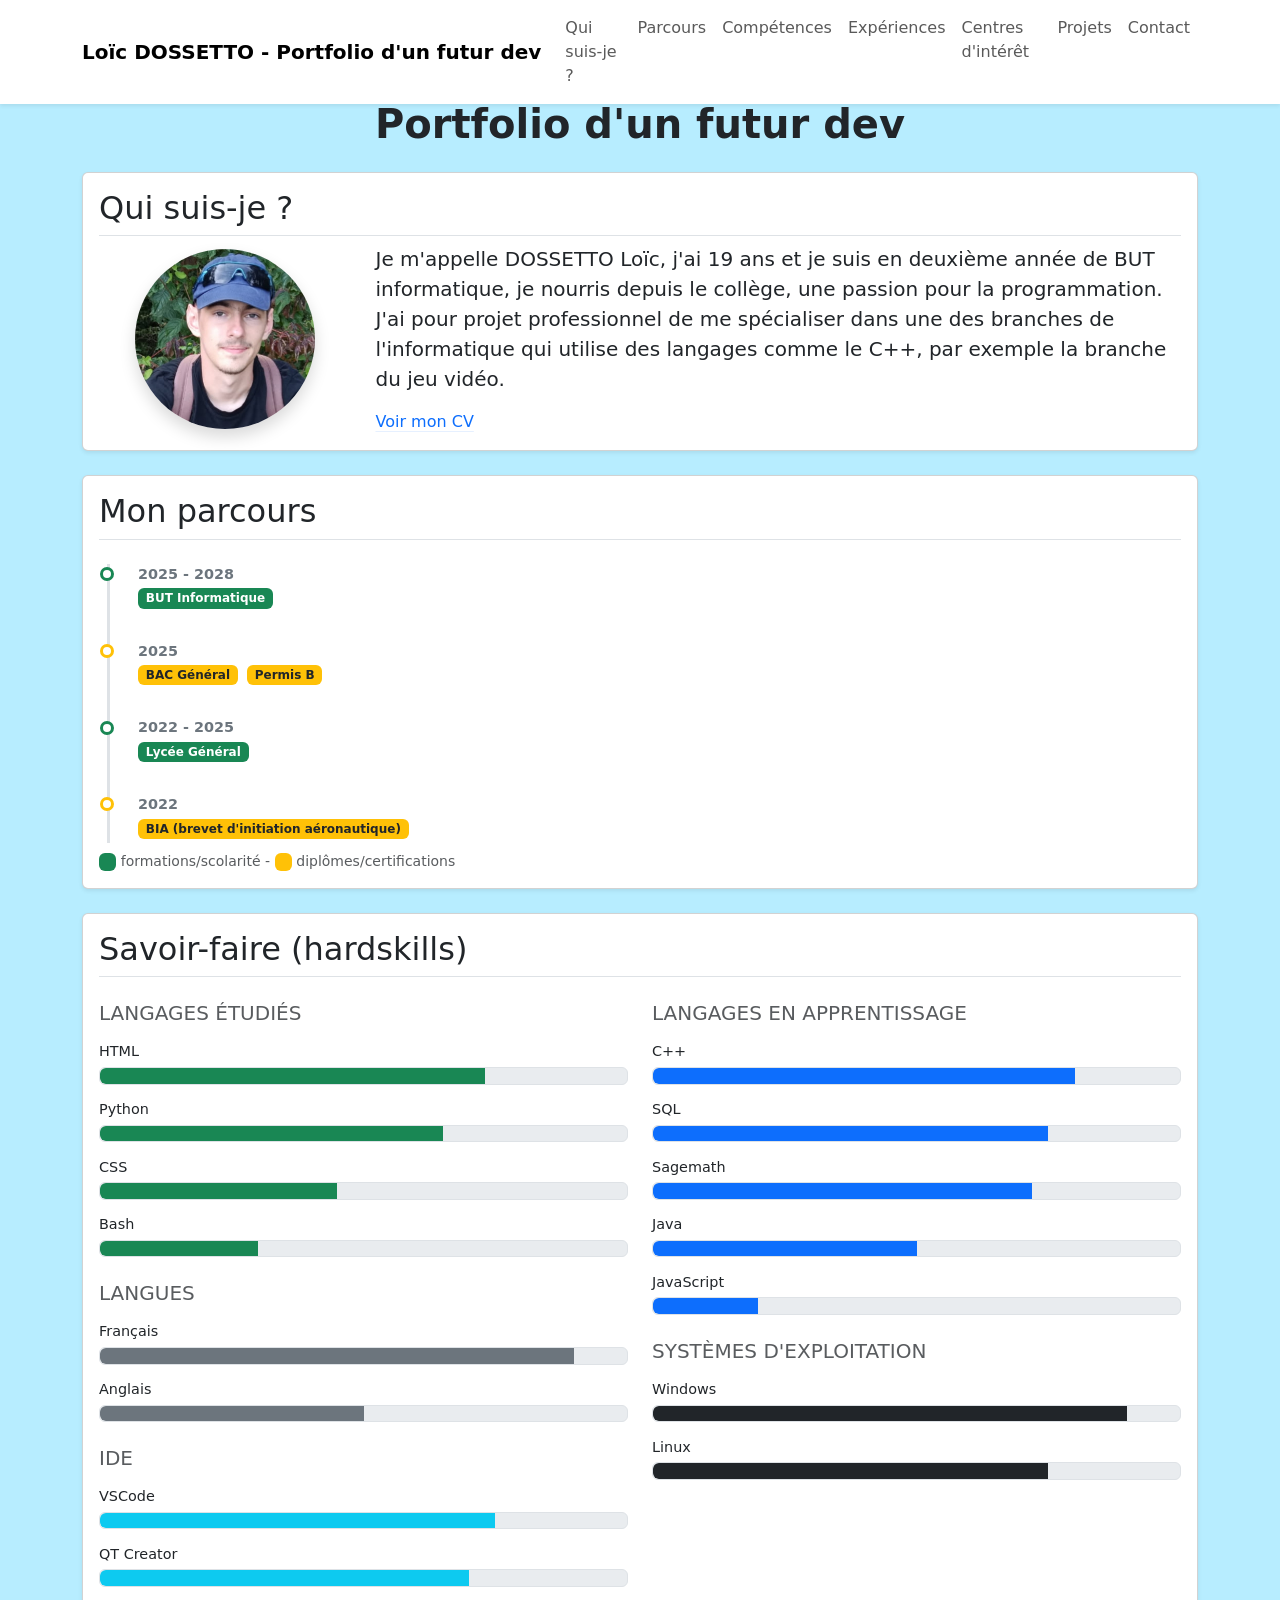
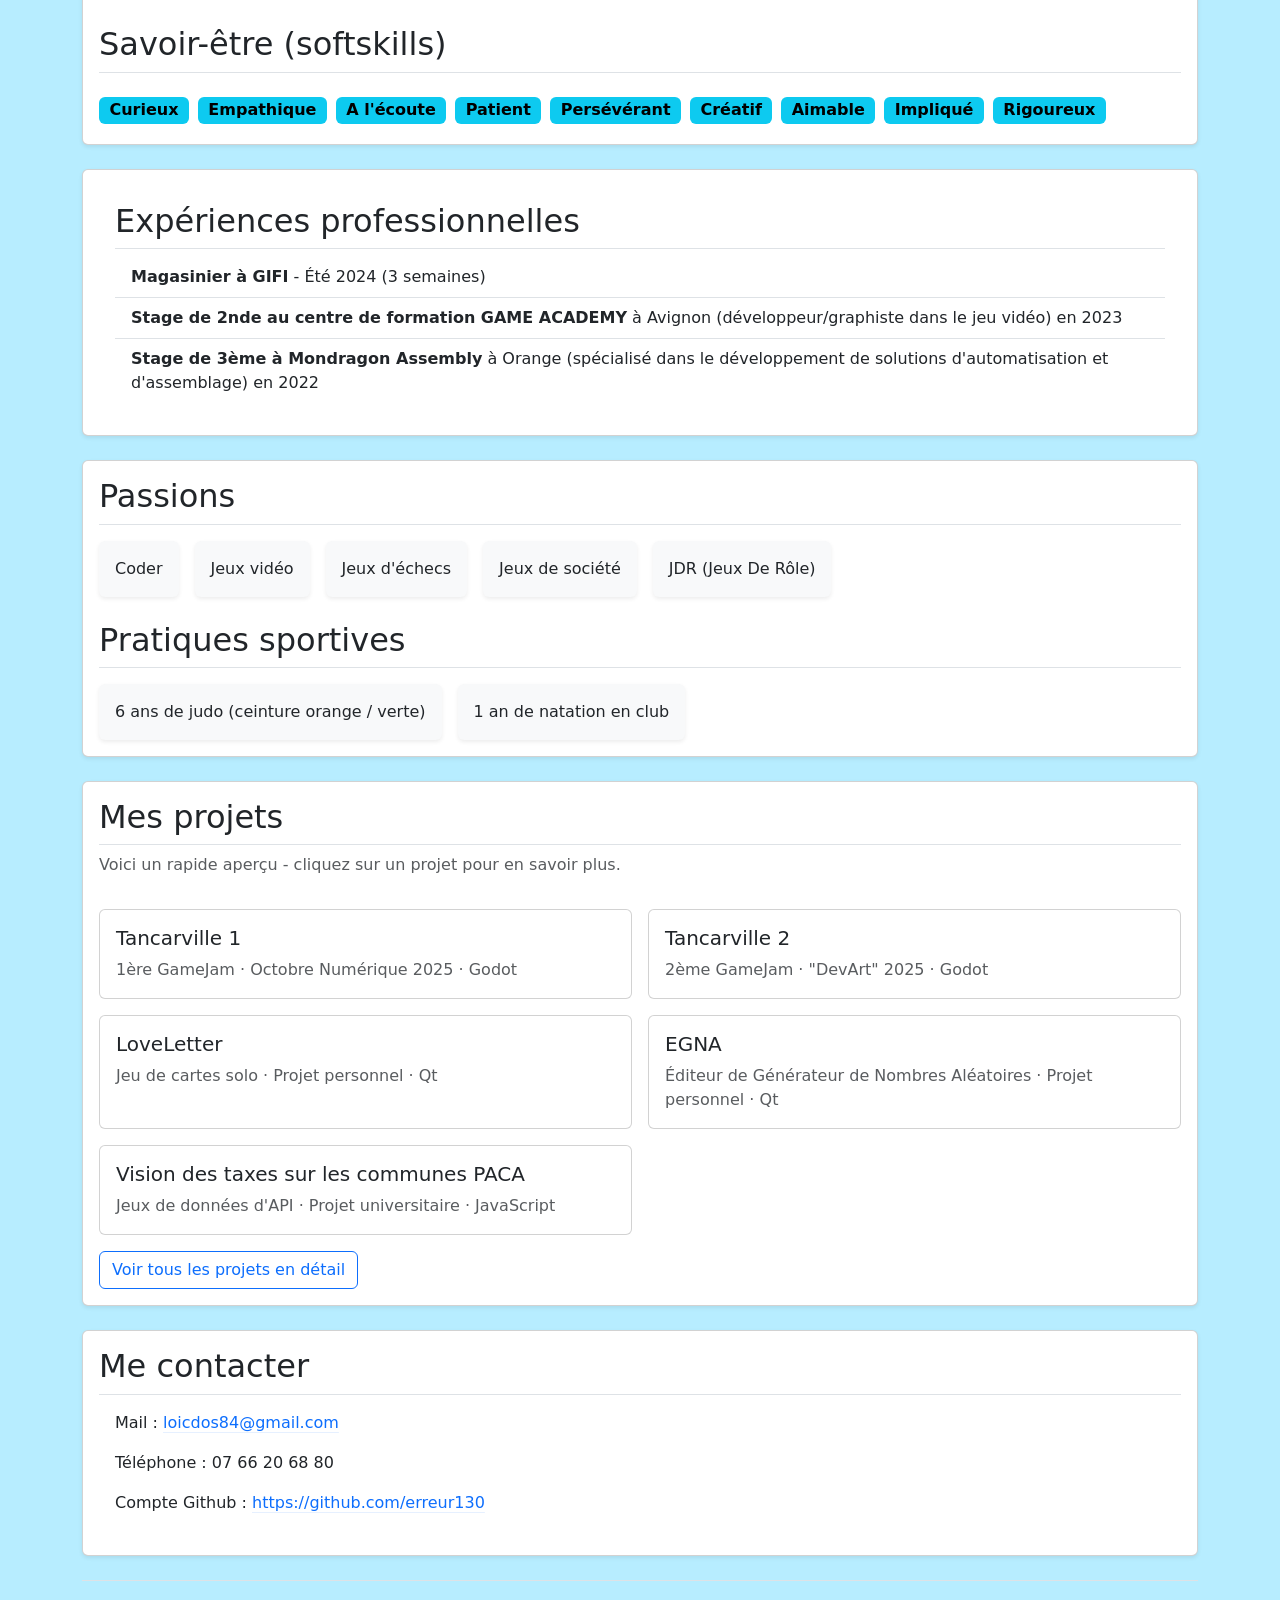
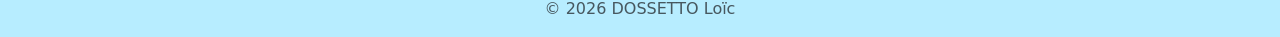
==== index.html @ 9f8f9348 "Initial commit : Ajout du portfolio" ====
<!DOCTYPE html>
<html lang="fr">
    <head>
        <meta charset="utf-8"/>

        <title> Portfolio ​d'un futur dev </title>

        <meta name="auteur" content="DOSSETTO Loïc"/>
        <meta name="description" content="c'est une mise en page avec des framework Bootstrap "/>
        <meta name="viewport" content="width=device-width, initial-scale=1">
        <link href="https://cdn.jsdelivr.net/npm/bootstrap@5.3.8/dist/css/bootstrap.min.css" rel="stylesheet" integrity="sha384-sRIl4kxILFvY47J16cr9ZwB07vP4J8+LH7qKQnuqkuIAvNWLzeN8tE5YBujZqJLB" crossorigin="anonymous">
        <script src="https://cdn.jsdelivr.net/npm/bootstrap@5.3.8/dist/js/bootstrap.bundle.min.js" integrity="sha384-FKyoEForCGlyvwx9Hj09JcYn3nv7wiPVlz7YYwJrWVcXK/BmnVDxM+D2scQbITxI" crossorigin="anonymous"></script>
        <link rel="stylesheet" href="style.css"/>
    </head>
    
    <body>

        <!-- Navbar  -->
        <nav class="navbar navbar-expand-lg bg-white shadow-sm fixed-top">
            <div class="container">
                <a class="navbar-brand fw-bold" href="index.html">Loïc DOSSETTO - Portfolio d'un futur dev</a>
                <button class="navbar-toggler" type="button" data-bs-toggle="collapse" data-bs-target="#navMenu">
                    <span class="navbar-toggler-icon"></span>
                </button>
                <div class="collapse navbar-collapse" id="navMenu">
                    <ul class="navbar-nav ms-auto">
                        <li class="nav-item"><a class="nav-link" href="index.html#qui-suis-je">Qui suis-je ?</a></li>
                        <li class="nav-item"><a class="nav-link" href="index.html#parcours">Parcours</a></li>
                        <li class="nav-item"><a class="nav-link" href="index.html#competences">Compétences</a></li>
                        <li class="nav-item"><a class="nav-link" href="index.html#experiences">Expériences</a></li>
                        <li class="nav-item"><a class="nav-link" href="index.html#centres_interet">Centres d'intérêt</a></li>
                        <li class="nav-item"><a class="nav-link" href="index.html#projets">Projets</a></li>
                        <li class="nav-item"><a class="nav-link" href="index.html#contact">Contact</a></li>
                    </ul>
                </div>
            </div>
        </nav>

        <div class="container">

            <!-- Titre -->
            <div class="text-center mt-4 mb-2">
                <h1 class="fw-bold">Portfolio d'un futur dev</h1>
            </div>

            <!-- Qui suis-je -->
            <div id="qui-suis-je" class="card mt-4 shadow-sm card-body">
                <h2 class="card-title border-bottom pb-2">Qui suis-je ?</h2>
                <div class="row align-items-center">
                    <div class="col-md-3 text-center">
                        <img src="./images_et_video/autres/photo_Loic.jpg" class="img-fluid rounded-circle shadow profile-photo" alt="Photo de Loïc">
                    </div>
                    <div class="col-md-9">
                        <p class="lead">Je m'appelle <strong>DOSSETTO Loïc</strong>,
                            j'ai 19 ans et je suis en deuxième année de BUT informatique,
                            je nourris depuis le collège, une passion pour la programmation.
                            J'ai pour projet professionnel de me spécialiser dans une des branches
                            de l'informatique qui utilise des langages comme le C++,
                            par exemple la branche du jeu vidéo.</p>
                            <a class="link-offset-2 link-underline link-underline-opacity-10" href="./images_et_video/autres/CV_DOSSETTO_Loïc.pdf">Voir mon CV</a>
                    </div>
                </div>
            </div>

            <!-- Mon parcours -->
            <div id="parcours" class="card mt-4 shadow-sm card-body">
                <h2 class="card-title border-bottom pb-2">Mon parcours</h2>
                <div class="timeline mt-3">
                    <div class="timeline-item is-done">
                        <div class="timeline-date">2025 - 2028</div>
                        <span class="badge bg-success me-1 mb-1">BUT Informatique</span>
                        <!-- <span class="badge bg-success me-1 mb-1">Major de promo 2025-2026</span> -->
                    </div>
                    <div class="timeline-item is-diploma">
                        <div class="timeline-date">2025</div>
                        <span class="badge text-dark bg-warning me-1 mb-1">BAC Général</span>
                        <span class="badge text-dark bg-warning me-1 mb-1">Permis B</span>
                    </div>
                    <div class="timeline-item is-done">
                        <div class="timeline-date">2022 - 2025</div>
                        <span class="badge bg-success me-1 mb-1">Lycée Général</span>
                    </div>
                    <div class="timeline-item is-diploma">
                        <div class="timeline-date">2022</div>
                        <span class="badge text-dark bg-warning me-1 mb-1">BIA (brevet d'initiation aéronautique)</span>
                    </div>
                </div>
                <small class="text-muted d-block mt-2">
                    <span class="badge bg-success">&nbsp;</span> formations/scolarité -
                    <span class="badge bg-warning">&nbsp;</span> diplômes/certifications
                </small>
            </div>


            <!-- Compétences -->

            <div id="competences" class="card mt-4 shadow-sm card-body">
                <h2 class="card-title border-bottom pb-2">Savoir-faire (hardskills)</h2>
                <div class="row mt-3">

                    
                    <div class="col-md-6">

                        <!-- Langages étudiés -->

                        <h5 class="text-muted text-uppercase mb-3">Langages étudiés</h5>
                        <div class="skill-bar">
                            <div class="skill-bar-label"><span>HTML</span></div>
                            <abbr title="HTML 73%">
                                <div class="skill-bar-track"><div class="skill-bar-fill level-success" style="width: 73%;"></div></div>
                            </abbr>
                        </div>
                        
                        <div class="skill-bar">
                            <div class="skill-bar-label"><span>Python</span></div>
                            <abbr title="Python 65%">
                                <div class="skill-bar-track"><div class="skill-bar-fill level-success" style="width: 65%;"></div></div>
                            </abbr>
                        </div>
                        
                        <div class="skill-bar">
                            <div class="skill-bar-label"><span>CSS</span></div>
                            <abbr title="CSS 45%">
                                <div class="skill-bar-track"><div class="skill-bar-fill level-success" style="width: 45%;"></div></div>
                            </abbr>
                        </div>
                        <div class="skill-bar">
                            <div class="skill-bar-label"><span>Bash</span></div>
                            <abbr title="Bash 30%">
                                <div class="skill-bar-track"><div class="skill-bar-fill level-success" style="width: 30%;"></div></div>
                            </abbr>
                        </div>

                        <!-- Langues -->

                        <h5 class="text-muted text-uppercase mb-3 mt-4">Langues</h5>
                        <div class="skill-bar">
                            <div class="skill-bar-label"><span>Français</span></div>
                            <abbr title="Français 90%">
                                <div class="skill-bar-track"><div class="skill-bar-fill level-secondary" style="width: 90%;"></div></div>
                            </abbr>
                        </div>
                        <div class="skill-bar">
                            <div class="skill-bar-label"><span>Anglais</span></div>
                            <abbr title="Anglais 50%">
                                <div class="skill-bar-track"><div class="skill-bar-fill level-secondary" style="width: 50%;"></div></div>
                            </abbr>
                        </div>

                        <!-- IDE -->

                        <h5 class="text-muted text-uppercase mb-3 mt-4">IDE</h5>
                        <div class="skill-bar">
                            <div class="skill-bar-label"><span>VSCode</span></div>
                            <abbr title="VSCode 75%">
                                <div class="skill-bar-track"><div class="skill-bar-fill level-info" style="width: 75%;"></div></div>
                            </abbr>
                        </div>
                        <div class="skill-bar">
                            <div class="skill-bar-label"><span>QT Creator</span></div>
                            <abbr title="QT Creator 70%">
                                <div class="skill-bar-track"><div class="skill-bar-fill level-info" style="width: 70%;"></div></div>
                            </abbr>
                        </div>
                    </div>

                    
                    <div class="col-md-6">

                        <!-- Langages en apprentissage -->

                        <h5 class="text-muted text-uppercase mb-3">Langages en apprentissage</h5>
                        <div class="skill-bar">
                            <div class="skill-bar-label"><span>C++</span></div>
                            <abbr title="C++ 80%">
                                <div class="skill-bar-track"><div class="skill-bar-fill level-primary" style="width: 80%;"></div></div>
                            </abbr>
                        </div>
                        <div class="skill-bar">
                            <div class="skill-bar-label"><span>SQL</span></div>
                            <abbr title="SQL 75%">
                                <div class="skill-bar-track"><div class="skill-bar-fill level-primary" style="width: 75%;"></div></div>
                            </abbr>
                        </div>
                        <div class="skill-bar">
                            <div class="skill-bar-label"><span>Sagemath</span></div>
                            <abbr title="Sagemath 72%">
                                <div class="skill-bar-track"><div class="skill-bar-fill level-primary" style="width: 72%;"></div></div>
                            </abbr>
                        </div>
                        <div class="skill-bar">
                            <div class="skill-bar-label"><span>Java</span></div>
                            <abbr title="Java 50%">
                                <div class="skill-bar-track"><div class="skill-bar-fill level-primary" style="width: 50%;"></div></div>
                            </abbr>
                        </div>
                        <div class="skill-bar">
                            <div class="skill-bar-label"><span>JavaScript</span></div>
                            <abbr title="JavaScript 20%">
                                <div class="skill-bar-track"><div class="skill-bar-fill level-primary" style="width: 20%;"></div></div>
                            </abbr>
                        </div>

                        <!-- Systèmes d'exploitation -->

                        <h5 class="text-muted text-uppercase mb-3 mt-4">Systèmes d'exploitation</h5>
                        <div class="skill-bar">
                            <div class="skill-bar-label"><span>Windows</span></div>
                            <abbr title="Windows 90%">
                                <div class="skill-bar-track"><div class="skill-bar-fill level-dark" style="width: 90%;"></div></div>
                            </abbr>
                        </div>
                        <div class="skill-bar">
                            <div class="skill-bar-label"><span>Linux</span></div>
                            <abbr title="Linux 75%">
                                <div class="skill-bar-track"><div class="skill-bar-fill level-dark" style="width: 75%;"></div></div>
                            </abbr>
                        </div>
                    </div>
                </div>

                <!-- Savoir-être -->

                <h2 class="card-title border-bottom pb-2 mt-4">Savoir-être (softskills)</h2>
                <div class="row mt-3">
                    <div>
                        <span class="badge text-bg-info me-1 mb-1 fs-6">Curieux</span>
                        <span class="badge text-bg-info me-1 mb-1 fs-6">Empathique</span>
                        <span class="badge text-bg-info me-1 mb-1 fs-6">A l'écoute</span>
                        <span class="badge text-bg-info me-1 mb-1 fs-6">Patient</span>
                        <span class="badge text-bg-info me-1 mb-1 fs-6">Persévérant</span>
                        <span class="badge text-bg-info me-1 mb-1 fs-6">Créatif</span>
                        <span class="badge text-bg-info me-1 mb-1 fs-6">Aimable</span> 
                        <span class="badge text-bg-info me-1 mb-1 fs-6">Impliqué</span> 
                        <span class="badge text-bg-info me-1 mb-1 fs-6">Rigoureux</span> 
                    </div>
                </div>
            </div>


            <!-- exp professionnelles -->
            <div id="experiences" class="card mt-4 shadow-sm card-body">
                <div class="card-body">
                    <h2 class="card-title border-bottom pb-2">Expériences professionnelles</h2>
                    <ul class="list-group list-group-flush mt-2">
                        <li class="list-group-item">
                            <strong>Magasinier à GIFI</strong> - Été 2024 (3 semaines) 
                        </li>
                        <li class="list-group-item">
                            <strong>Stage de 2nde au centre de formation GAME ACADEMY</strong> à Avignon (développeur/graphiste dans le jeu vidéo) en 2023 
                        </li>
                        <li class="list-group-item">
                            <strong>Stage de 3ème à Mondragon Assembly</strong> à Orange (spécialisé dans le développement de solutions d'automatisation et d'assemblage) en 2022 
                        </li>
                    </ul>
                </div>
            </div>

            <div id="centres_interet" class="card mt-4 shadow-sm card-body">

                <!-- Passions -->

                <h2 class="card-title border-bottom pb-2">Passions</h2>
                <div class="d-flex gap-3 mt-2 flex-wrap">
                    <div class="text-center p-3 bg-light rounded shadow-sm">Coder</div>
                    <div class="text-center p-3 bg-light rounded shadow-sm">Jeux vidéo</div>
                    <div class="text-center p-3 bg-light rounded shadow-sm">Jeux d'échecs</div>
                    <div class="text-center p-3 bg-light rounded shadow-sm">Jeux de société</div>
                    <div class="text-center p-3 bg-light rounded shadow-sm">JDR (Jeux De Rôle)</div>
                </div>

                <!-- Pratiques sportives -->

                <h2 class="card-title border-bottom pb-2 mt-4">Pratiques sportives</h2>
                <div class="d-flex gap-3 mt-2 flex-wrap">
                    <div class="text-center p-3 bg-light rounded shadow-sm"> 6 ans de judo (ceinture orange / verte)</div>
                    <div class="text-center p-3 bg-light rounded shadow-sm"> 1 an de natation en club</div>
                </div>
            </div>

            <!-- Mes traces / Projets -->
            <!-- Aperçu projets (renvoie vers projets.html) -->
            <div id="projets" class="card mt-4 shadow-sm">
                <div class="card-body">
                    <h2 class="card-title border-bottom pb-2">Mes projets</h2>
                    <p class="text-muted">Voici un rapide aperçu - cliquez sur un projet pour en savoir plus.</p>
                    <div class="row g-3 mt-1">
                        <div class="col-md-6">
                            <a href="projets.html#tancarville1" class="text-decoration-none text-dark">
                                <div class="card h-100 project-preview-card">
                                    <div class="card-body">
                                        <h5 class="card-title">Tancarville 1</h5>
                                        <p class="card-text text-muted mb-0">1ère GameJam · Octobre Numérique 2025 · Godot</p>
                                    </div>
                                </div>
                            </a>
                        </div>
                        <div class="col-md-6">
                            <a href="projets.html#tancarville2" class="text-decoration-none text-dark">
                                <div class="card h-100 project-preview-card">
                                    <div class="card-body">
                                        <h5 class="card-title">Tancarville 2</h5>
                                        <p class="card-text text-muted mb-0">2ème GameJam · "DevArt" 2025 · Godot</p>
                                    </div>
                                </div>
                            </a>
                        </div>
                        <div class="col-md-6">
                            <a href="projets.html#loveletter" class="text-decoration-none text-dark">
                                <div class="card h-100 project-preview-card">
                                    <div class="card-body">
                                        <h5 class="card-title">LoveLetter</h5>
                                        <p class="card-text text-muted mb-0">Jeu de cartes solo · Projet personnel · Qt</p>
                                    </div>
                                </div>
                            </a>
                        </div>
                        <div class="col-md-6">
                            <a href="projets.html#egna" class="text-decoration-none text-dark">
                                <div class="card h-100 project-preview-card">
                                    <div class="card-body">
                                        <h5 class="card-title">EGNA</h5>
                                        <p class="card-text text-muted mb-0">Éditeur de Générateur de Nombres Aléatoires · Projet personnel · Qt</p>
                                    </div>
                                </div>
                            </a>
                        </div>
                        <div class="col-md-6">
                            <a href="projets.html#projetAPI" class="text-decoration-none text-dark">
                                <div class="card h-100 project-preview-card">
                                    <div class="card-body">
                                        <h5 class="card-title">Vision des taxes sur les communes PACA</h5>
                                        <p class="card-text text-muted mb-0">Jeux de données d'API · Projet universitaire · JavaScript</p>
                                    </div>
                                </div>
                            </a>
                        </div>
                    </div>
                    <a href="projets.html" class="btn btn-outline-primary mt-3">Voir tous les projets en détail</a>
                </div>
            </div>

            <!-- Me contacter -->
            <div id="contact" class="card mt-4 shadow-sm">
                <div class="card-body">
                    <h2 class="card-title border-bottom pb-2">Me contacter</h2>
                    <ul class="list-group list-group-flush mt-2">
                        <li class="list-group-item">
                            <p>Mail : <a class="link-offset-2 link-underline link-underline-opacity-10" href="mailto:loicdos84@gmail.com">loicdos84@gmail.com</a></p>
                            <p>Téléphone : 07 66 20 68 80</p>
                            <p>Compte Github : <a class="link-offset-2 link-underline link-underline-opacity-10" href="https://github.com/erreur130">https://github.com/erreur130</a></p>
                        </li>
                    </ul>
                </div>
            </div>

            <!-- Footer -->
            <footer class="text-center text-muted mt-4 mb-3 border-top pt-3">
                &copy; 2026 DOSSETTO Loïc
            </footer>

        </div>
    </body>
---- style.css ----
/* Décalage pour que les ancres ne passent pas sous la navbar fixe */
html {
    scroll-behavior: smooth;
}

body {
    padding-top: 76px; /* environ la hauteur de la navbar */
    background-color: #b7edff;
}

/* Photo de profil (section "Qui suis-je") */
.profile-photo {
    width: 180px;
    height: 180px;
    object-fit: cover;
}

section[id], .card[id] {
    scroll-margin-top: 90px;
}

/* Mise en avant du lien actif dans la navbar (scrollspy Bootstrap) */
.navbar-nav .nav-link.active {
    font-weight: 600;
    color: var(--bs-primary) !important;
    border-bottom: 2px solid var(--bs-primary);
}

/* Timeline "Mon parcours" */

.timeline {
    position: relative;
    margin-left: 0.5rem;
    padding-left: 1.75rem;
    border-left: 3px solid #dee2e6;
}

.timeline-item {
    position: relative;
    padding-bottom: 1.75rem;
}

.timeline-item:last-child {
    padding-bottom: 0;
}

.timeline-item::before {
    content: "";
    position: absolute;
    left: -2.35rem;
    top: 0.2rem;
    width: 14px;
    height: 14px;
    border-radius: 50%;
    background: #fff;
    border: 3px solid var(--dot-color, #6c757d);
}

.timeline-item.is-done { --dot-color: #198754; }

.timeline-item.is-diploma { --dot-color: #ffc107; }

.timeline-date {
    font-weight: 600;
    font-size: 0.9rem;
    color: #6c757d;
}

/* Cartes projets (aperçu index)  */
.project-preview-card {
    transition: transform 0.15s ease, box-shadow 0.15s ease;
}
.project-preview-card:hover {
    transform: translateY(-3px);
    box-shadow: 0 0.5rem 1rem rgba(0,0,0,0.1) !important;
}

/* Médias projets (page projets.html) */
.project-media {
    max-height: 420px;
    width: 100%;
    object-fit: contain;
    background-color: #f8f9fa; /* comble les bandes vides si le ratio ne correspond pas */
}

/*rajout visiblilité carousel*/
.carousel-control-prev, .carousel-control-next {
    width: 8%;
}

.carousel-control-prev-icon, .carousel-control-next-icon {
    background-color: rgba(0, 0, 0, 0.6);
    border-radius: 50%;
    padding: 1.2rem;
    background-size: 50%;
}

/* Barres de compétences */
.skill-bar {
    margin-bottom: 0.9rem;
}

.skill-bar-label {
    display: flex;
    justify-content: space-between;
    font-size: 0.9rem;
    margin-bottom: 0.25rem;
}

.skill-bar-track {
    height: 1.1rem;
    background-color: #e9ecef;
    border: 1px solid #dee2e6;
    border-radius: 0.375rem;
    overflow: hidden;
}

.skill-bar-fill {
    height: 100%;
    border-radius: 0.375rem 0 0 0.375rem;
}

.skill-bar-fill.level-success  { background-color: var(--bs-success); }
.skill-bar-fill.level-primary  { background-color: var(--bs-primary); }
.skill-bar-fill.level-secondary{ background-color: var(--bs-secondary); }
.skill-bar-fill.level-dark     { background-color: var(--bs-dark); }
.skill-bar-fill.level-info     { background-color: var(--bs-info); }
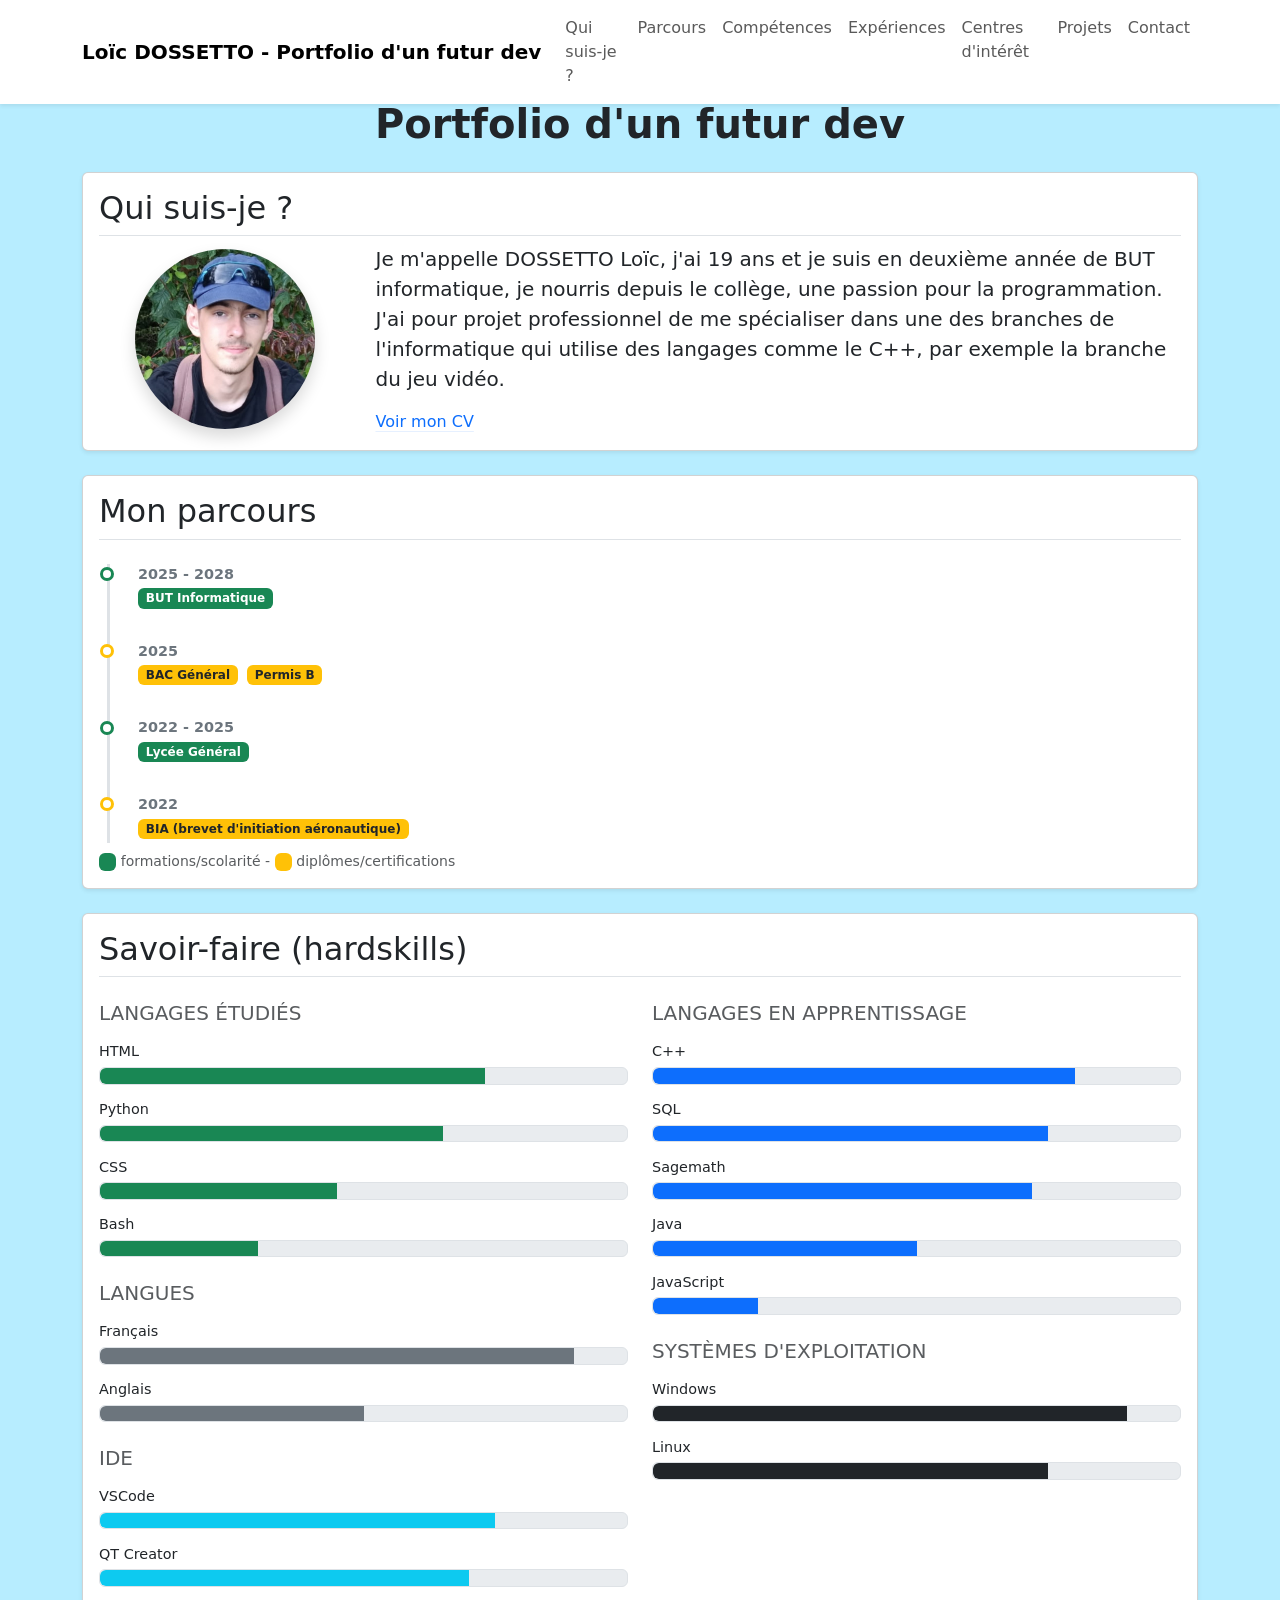
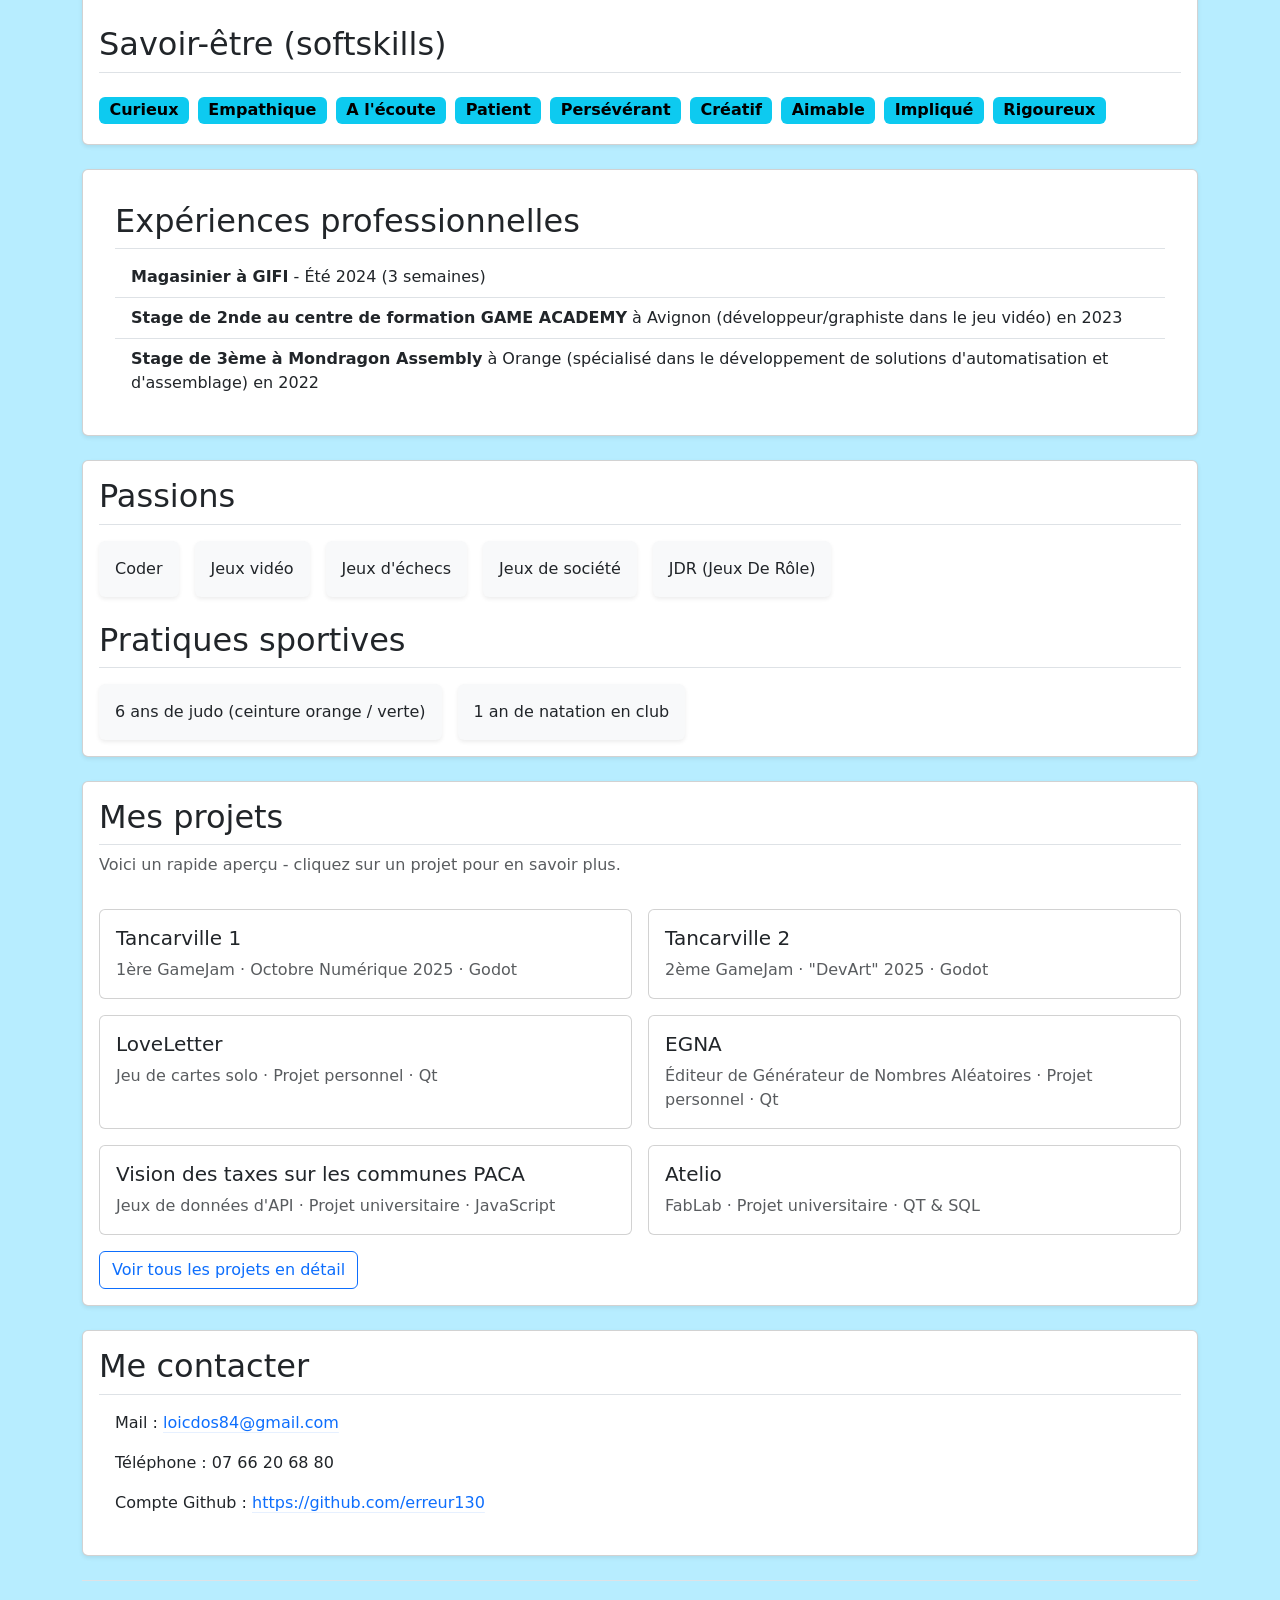
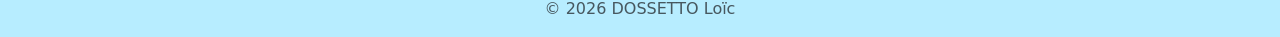
==== commit 11223b9f: "feat : Rajout du début pour le projet Atelio et corrections diverses" ====
--- a/index.html
+++ b/index.html
@@ -335,6 +335,16 @@
                                 </div>
                             </a>
                         </div>
+                        <div class="col-md-6">
+                            <a href="projets.html#Atelio" class="text-decoration-none text-dark">
+                                <div class="card h-100 project-preview-card">
+                                    <div class="card-body">
+                                        <h5 class="card-title">Atelio</h5>
+                                        <p class="card-text text-muted mb-0">FabLab · Projet universitaire · QT & SQL</p>
+                                    </div>
+                                </div>
+                            </a>
+                        </div>
                     </div>
                     <a href="projets.html" class="btn btn-outline-primary mt-3">Voir tous les projets en détail</a>
                 </div>
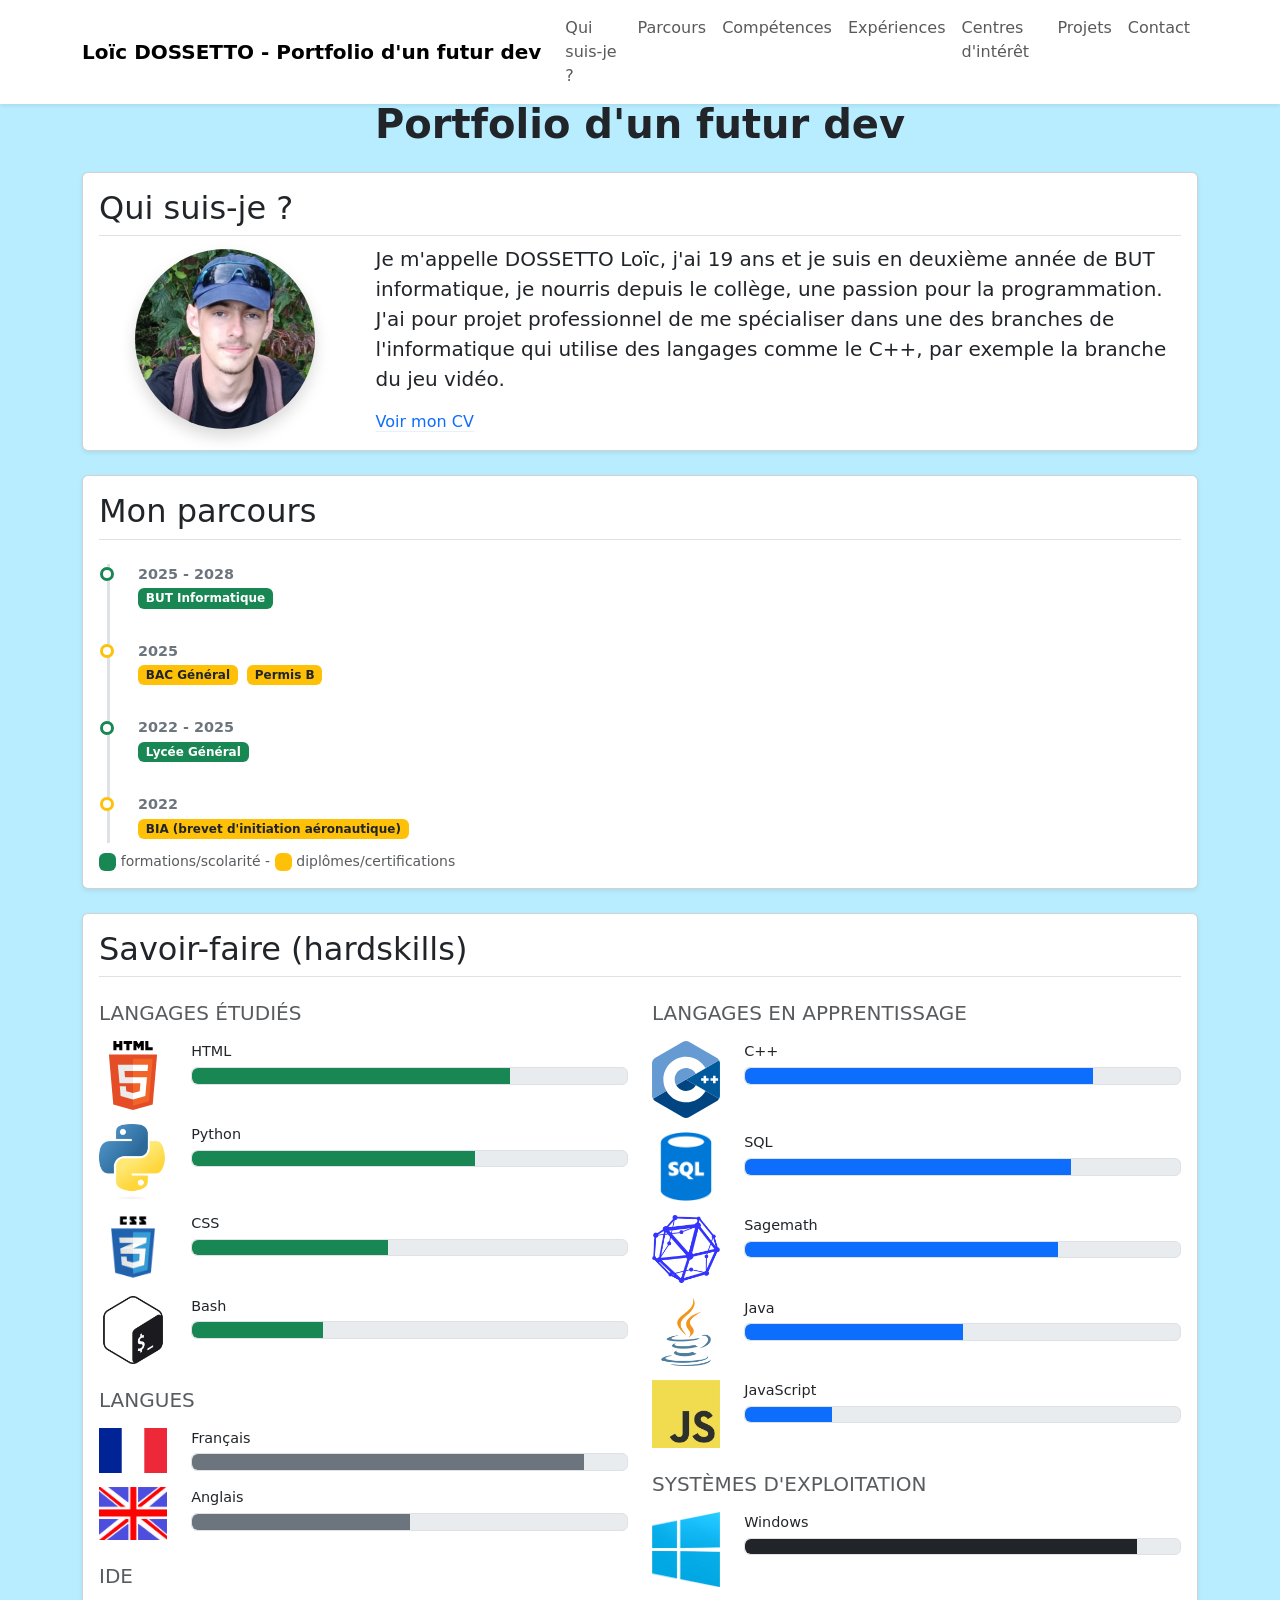
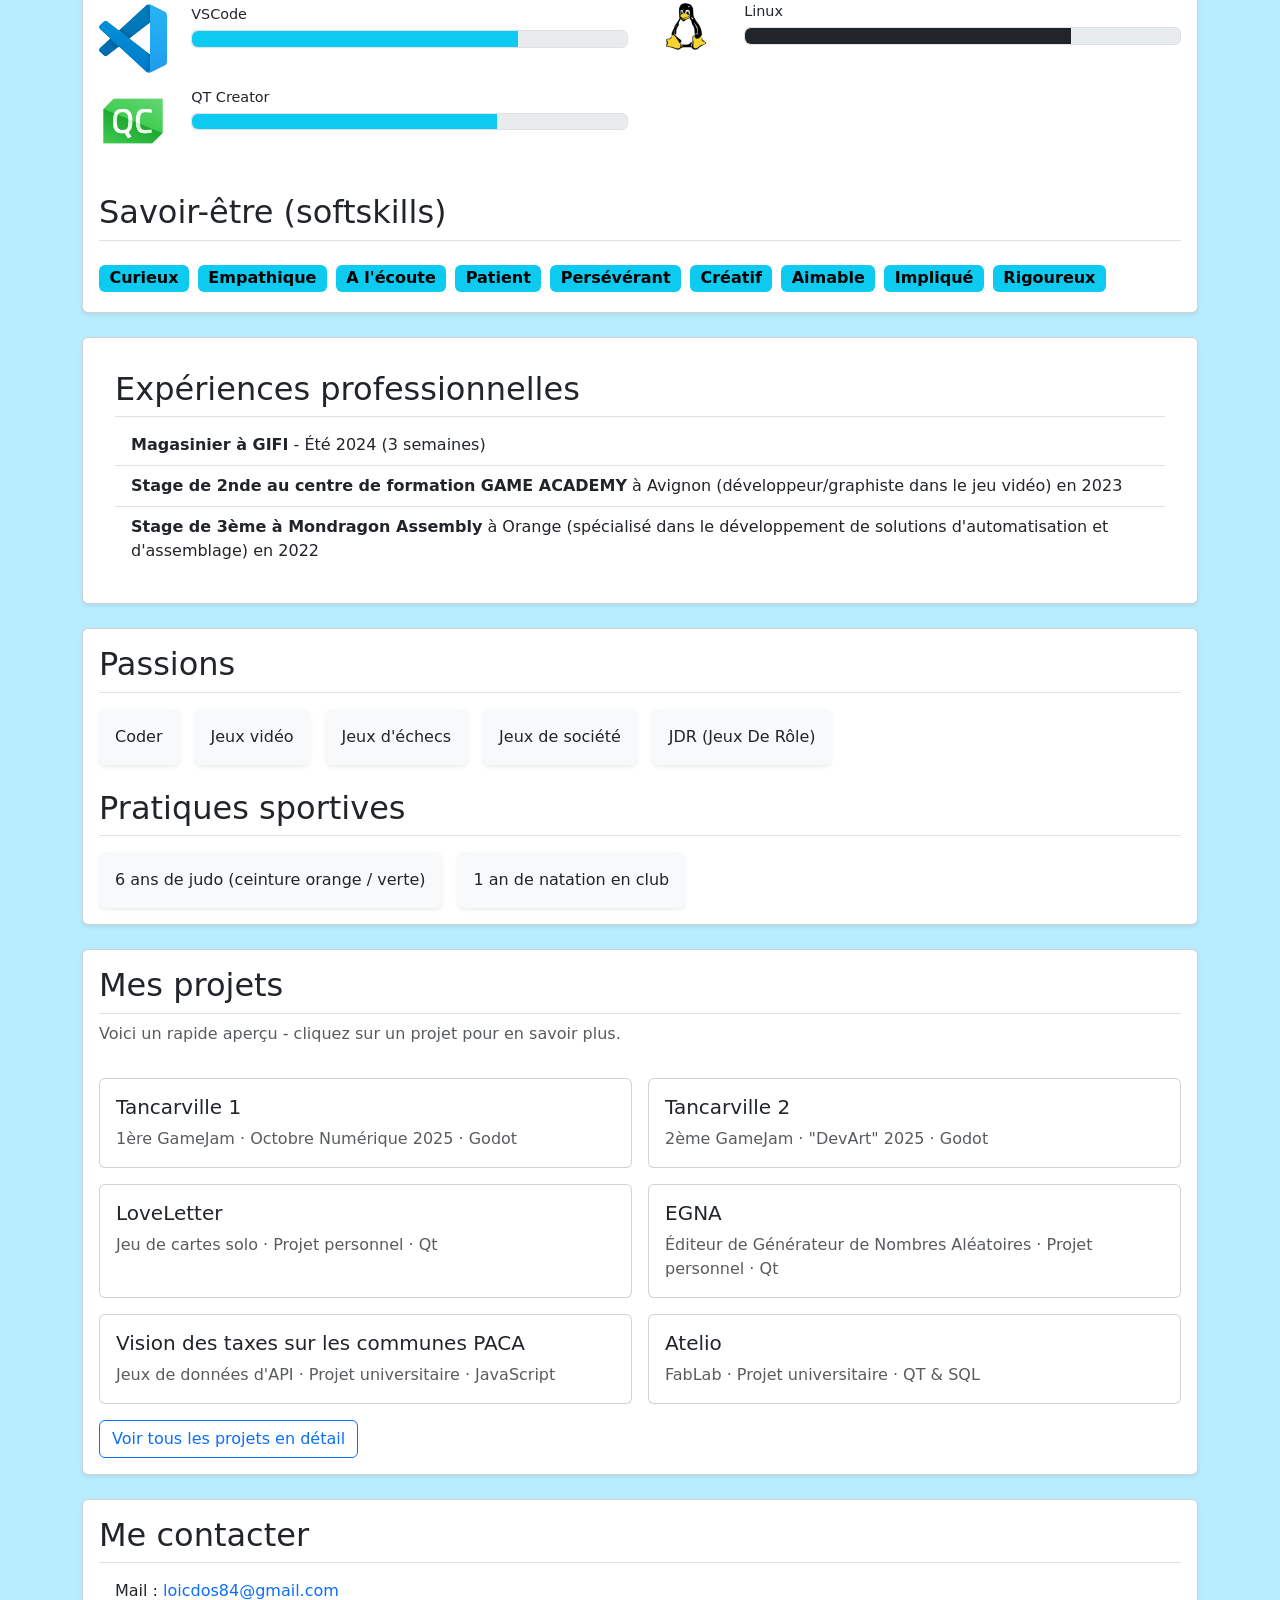
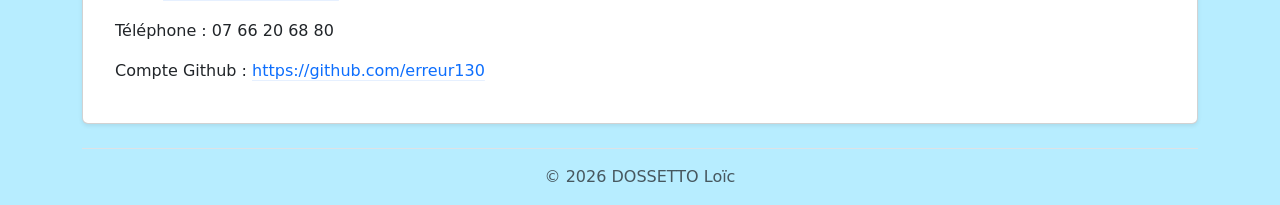
==== commit baa63c33: "feat : rajout des logo pour les skills" ====
--- a/index.html
+++ b/index.html
@@ -104,63 +104,109 @@
                         <!-- Langages étudiés -->
 
                         <h5 class="text-muted text-uppercase mb-3">Langages étudiés</h5>
-                        <div class="skill-bar">
-                            <div class="skill-bar-label"><span>HTML</span></div>
-                            <abbr title="HTML 73%">
-                                <div class="skill-bar-track"><div class="skill-bar-fill level-success" style="width: 73%;"></div></div>
-                            </abbr>
-                        </div>
-                        
-                        <div class="skill-bar">
-                            <div class="skill-bar-label"><span>Python</span></div>
-                            <abbr title="Python 65%">
-                                <div class="skill-bar-track"><div class="skill-bar-fill level-success" style="width: 65%;"></div></div>
-                            </abbr>
-                        </div>
-                        
-                        <div class="skill-bar">
-                            <div class="skill-bar-label"><span>CSS</span></div>
-                            <abbr title="CSS 45%">
-                                <div class="skill-bar-track"><div class="skill-bar-fill level-success" style="width: 45%;"></div></div>
-                            </abbr>
-                        </div>
-                        <div class="skill-bar">
-                            <div class="skill-bar-label"><span>Bash</span></div>
-                            <abbr title="Bash 30%">
-                                <div class="skill-bar-track"><div class="skill-bar-fill level-success" style="width: 30%;"></div></div>
-                            </abbr>
+
+                        <div class="skill-bar row">
+                            <div class="col-md-2">
+                                <img src="images_et_video/logo/html.svg" alt="HTML">
+                            </div>
+                            <div class="col-md-10">
+                                <div class="skill-bar-label"><span>HTML</span></div>
+                                <abbr title="HTML 73%">
+                                    <div class="skill-bar-track"><div class="skill-bar-fill level-success" style="width: 73%;"></div></div>
+                                </abbr>
+                            </div>
+                        </div>
+                        
+                        <div class="skill-bar row">
+                            <div class="col-md-2">
+                                <img src="images_et_video/logo/python.png" alt="Python">
+                            </div>
+                            <div class="col-md-10">
+                                <div class="skill-bar-label"><span>Python</span></div>
+                                <abbr title="Python 65%">
+                                    <div class="skill-bar-track"><div class="skill-bar-fill level-success" style="width: 65%;"></div></div>
+                                </abbr>
+                            </div>
+                        </div>
+                        
+                        <div class="skill-bar row">
+                            <div class="col-md-2">
+                                <img src="images_et_video/logo/css.png" alt="CSS">
+                            </div>
+                            <div class="col-md-10">
+                                <div class="skill-bar-label"><span>CSS</span></div>
+                                <abbr title="CSS 45%">
+                                    <div class="skill-bar-track"><div class="skill-bar-fill level-success" style="width: 45%;"></div></div>
+                                </abbr>
+                            </div>
+                        </div>
+
+                        <div class="skill-bar row">
+                            <div class="col-md-2">
+                                <img src="images_et_video/logo/bash.png" alt="Bash">
+                            </div>
+                            <div class="col-md-10">
+                                <div class="skill-bar-label"><span>Bash</span></div>
+                                <abbr title="Bash 30%">
+                                    <div class="skill-bar-track"><div class="skill-bar-fill level-success" style="width: 30%;"></div></div>
+                                </abbr>
+                            </div>
                         </div>
 
                         <!-- Langues -->
 
                         <h5 class="text-muted text-uppercase mb-3 mt-4">Langues</h5>
-                        <div class="skill-bar">
-                            <div class="skill-bar-label"><span>Français</span></div>
-                            <abbr title="Français 90%">
-                                <div class="skill-bar-track"><div class="skill-bar-fill level-secondary" style="width: 90%;"></div></div>
-                            </abbr>
-                        </div>
-                        <div class="skill-bar">
-                            <div class="skill-bar-label"><span>Anglais</span></div>
-                            <abbr title="Anglais 50%">
-                                <div class="skill-bar-track"><div class="skill-bar-fill level-secondary" style="width: 50%;"></div></div>
-                            </abbr>
+
+                        <div class="skill-bar row">
+                            <div class="col-md-2">
+                                <img src="images_et_video/logo/france.png" alt="Français">
+                            </div>
+                            <div class="col-md-10">
+                                <div class="skill-bar-label"><span>Français</span></div>
+                                <abbr title="Français 90%">
+                                    <div class="skill-bar-track"><div class="skill-bar-fill level-secondary" style="width: 90%;"></div></div>
+                                </abbr>
+                            </div>
+                        </div>
+                        
+                        <div class="skill-bar row">
+                            <div class="col-md-2">
+                                <img src="images_et_video/logo/angleterre.png" alt="Anglais">
+                            </div>
+                            <div class="col-md-10">
+                                <div class="skill-bar-label"><span>Anglais</span></div>
+                                <abbr title="Anglais 50%">
+                                    <div class="skill-bar-track"><div class="skill-bar-fill level-secondary" style="width: 50%;"></div></div>
+                                </abbr>
+                            </div>
                         </div>
 
                         <!-- IDE -->
 
                         <h5 class="text-muted text-uppercase mb-3 mt-4">IDE</h5>
-                        <div class="skill-bar">
-                            <div class="skill-bar-label"><span>VSCode</span></div>
-                            <abbr title="VSCode 75%">
-                                <div class="skill-bar-track"><div class="skill-bar-fill level-info" style="width: 75%;"></div></div>
-                            </abbr>
-                        </div>
-                        <div class="skill-bar">
-                            <div class="skill-bar-label"><span>QT Creator</span></div>
-                            <abbr title="QT Creator 70%">
-                                <div class="skill-bar-track"><div class="skill-bar-fill level-info" style="width: 70%;"></div></div>
-                            </abbr>
+
+                        <div class="skill-bar row">
+                            <div class="col-md-2">
+                                <img src="images_et_video/logo/vscode.svg" alt="VSCode">
+                            </div>
+                            <div class="col-md-10">
+                                <div class="skill-bar-label"><span>VSCode</span></div>
+                                <abbr title="VSCode 75%">
+                                    <div class="skill-bar-track"><div class="skill-bar-fill level-info" style="width: 75%;"></div></div>
+                                </abbr>
+                            </div>
+                        </div>
+
+                        <div class="skill-bar row">
+                            <div class="col-md-2">
+                                <img src="images_et_video/logo/qt.png" alt="QT">
+                            </div>
+                            <div class="col-md-10">
+                                <div class="skill-bar-label"><span>QT Creator</span></div>
+                                <abbr title="QT Creator 70%">
+                                    <div class="skill-bar-track"><div class="skill-bar-fill level-info" style="width: 70%;"></div></div>
+                                </abbr>
+                            </div>
                         </div>
                     </div>
 
@@ -170,51 +216,93 @@
                         <!-- Langages en apprentissage -->
 
                         <h5 class="text-muted text-uppercase mb-3">Langages en apprentissage</h5>
-                        <div class="skill-bar">
-                            <div class="skill-bar-label"><span>C++</span></div>
-                            <abbr title="C++ 80%">
-                                <div class="skill-bar-track"><div class="skill-bar-fill level-primary" style="width: 80%;"></div></div>
-                            </abbr>
-                        </div>
-                        <div class="skill-bar">
-                            <div class="skill-bar-label"><span>SQL</span></div>
-                            <abbr title="SQL 75%">
-                                <div class="skill-bar-track"><div class="skill-bar-fill level-primary" style="width: 75%;"></div></div>
-                            </abbr>
-                        </div>
-                        <div class="skill-bar">
-                            <div class="skill-bar-label"><span>Sagemath</span></div>
-                            <abbr title="Sagemath 72%">
-                                <div class="skill-bar-track"><div class="skill-bar-fill level-primary" style="width: 72%;"></div></div>
-                            </abbr>
-                        </div>
-                        <div class="skill-bar">
-                            <div class="skill-bar-label"><span>Java</span></div>
-                            <abbr title="Java 50%">
-                                <div class="skill-bar-track"><div class="skill-bar-fill level-primary" style="width: 50%;"></div></div>
-                            </abbr>
-                        </div>
-                        <div class="skill-bar">
-                            <div class="skill-bar-label"><span>JavaScript</span></div>
-                            <abbr title="JavaScript 20%">
-                                <div class="skill-bar-track"><div class="skill-bar-fill level-primary" style="width: 20%;"></div></div>
-                            </abbr>
+                        
+                        <div class="skill-bar row">
+                            <div class="col-md-2">
+                                <img src="images_et_video/logo/cpp.svg" alt="C++">
+                            </div>
+                            <div class="col-md-10">
+                                <div class="skill-bar-label"><span>C++</span></div>
+                                <abbr title="C++ 80%">
+                                    <div class="skill-bar-track"><div class="skill-bar-fill level-primary" style="width: 80%;"></div></div>
+                                </abbr>
+                            </div>
+                        </div>
+                        
+                        <div class="skill-bar row">
+                            <div class="col-md-2">
+                                <img src="images_et_video/logo/sql.png" alt="SQL">
+                            </div>
+                            <div class="col-md-10">
+                                <div class="skill-bar-label"><span>SQL</span></div>
+                                <abbr title="SQL 75%">
+                                    <div class="skill-bar-track"><div class="skill-bar-fill level-primary" style="width: 75%;"></div></div>
+                                </abbr>
+                            </div>
+                        </div>
+                        
+                        <div class="skill-bar row">
+                            <div class="col-md-2">
+                                <img src="images_et_video/logo/sagemath.png" alt="Sagemath">
+                            </div>
+                            <div class="col-md-10">
+                                <div class="skill-bar-label"><span>Sagemath</span></div>
+                                <abbr title="Sagemath 72%">
+                                    <div class="skill-bar-track"><div class="skill-bar-fill level-primary" style="width: 72%;"></div></div>
+                                </abbr>
+                            </div>
+                        </div>
+
+                        <div class="skill-bar row">
+                            <div class="col-md-2">
+                                <img src="images_et_video/logo/java.png" alt="Java">
+                            </div>
+                            <div class="col-md-10">
+                                <div class="skill-bar-label"><span>Java</span></div>
+                                <abbr title="Java 50%">
+                                    <div class="skill-bar-track"><div class="skill-bar-fill level-primary" style="width: 50%;"></div></div>
+                                </abbr>
+                            </div>
+                        </div>
+                        
+                        <div class="skill-bar row">
+                            <div class="col-md-2">
+                                <img src="images_et_video/logo/js.png" alt="JavaScript">
+                            </div>
+                            <div class="col-md-10">
+                                <div class="skill-bar-label"><span>JavaScript</span></div>
+                                <abbr title="JavaScript 20%">
+                                    <div class="skill-bar-track"><div class="skill-bar-fill level-primary" style="width: 20%;"></div></div>
+                                </abbr>
+                            </div>
                         </div>
 
                         <!-- Systèmes d'exploitation -->
 
                         <h5 class="text-muted text-uppercase mb-3 mt-4">Systèmes d'exploitation</h5>
-                        <div class="skill-bar">
-                            <div class="skill-bar-label"><span>Windows</span></div>
-                            <abbr title="Windows 90%">
-                                <div class="skill-bar-track"><div class="skill-bar-fill level-dark" style="width: 90%;"></div></div>
-                            </abbr>
-                        </div>
-                        <div class="skill-bar">
-                            <div class="skill-bar-label"><span>Linux</span></div>
-                            <abbr title="Linux 75%">
-                                <div class="skill-bar-track"><div class="skill-bar-fill level-dark" style="width: 75%;"></div></div>
-                            </abbr>
+                        
+                        <div class="skill-bar row">
+                            <div class="col-md-2">
+                                <img src="images_et_video/logo/windows.png" alt="Windows">
+                            </div>
+                            <div class="col-md-10">
+                                <div class="skill-bar-label"><span>Windows</span></div>
+                                <abbr title="Windows 90%">
+                                    <div class="skill-bar-track"><div class="skill-bar-fill level-dark" style="width: 90%;"></div></div>
+                                </abbr>
+                            </div>
+                        </div>
+                        
+                        <div class="skill-bar row">
+                            <div class="col-md-2">
+                                <img src="images_et_video/logo/linux.png" alt="Linux">
+                            </div>
+                            <div class="col-md-10">
+                                <div class="skill-bar-label"><span>Linux</span></div>
+                                <abbr title="Linux 75%">
+                                    <div class="skill-bar-track"><div class="skill-bar-fill level-dark" style="width: 75%;"></div></div>
+                                </abbr>
+                            </div>
                         </div>
                     </div>
                 </div>
--- a/style.css
+++ b/style.css
@@ -100,6 +100,13 @@
     margin-bottom: 0.9rem;
 }
 
+.skill-bar img {
+    height: 100%; /*adapte la taille au div père*/
+    width: auto;
+    max-width: 100%;
+    object-fit: contain;
+}
+
 .skill-bar-label {
     display: flex;
     justify-content: space-between;
@@ -125,3 +132,8 @@
 .skill-bar-fill.level-secondary{ background-color: var(--bs-secondary); }
 .skill-bar-fill.level-dark     { background-color: var(--bs-dark); }
 .skill-bar-fill.level-info     { background-color: var(--bs-info); }
+
+abbr[title] {
+  border-bottom: none !important;
+  cursor: default !important;
+}
